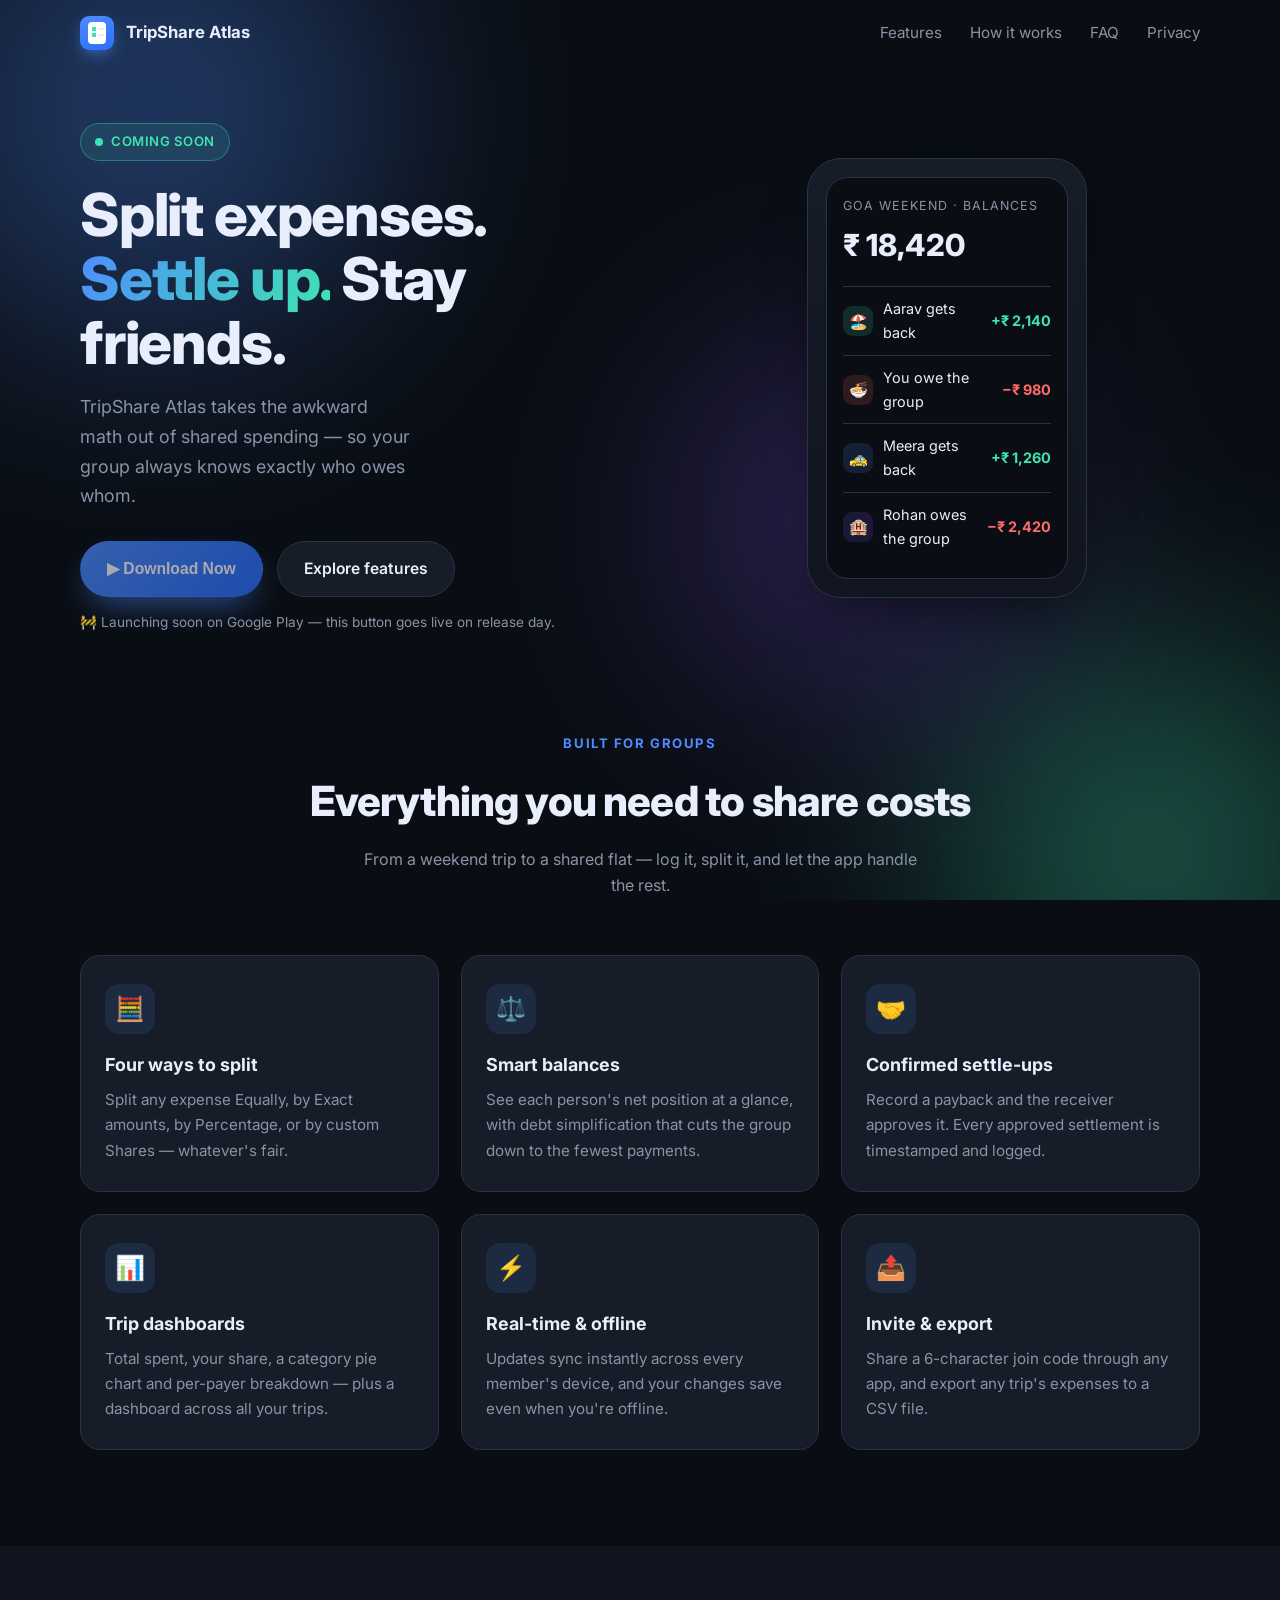
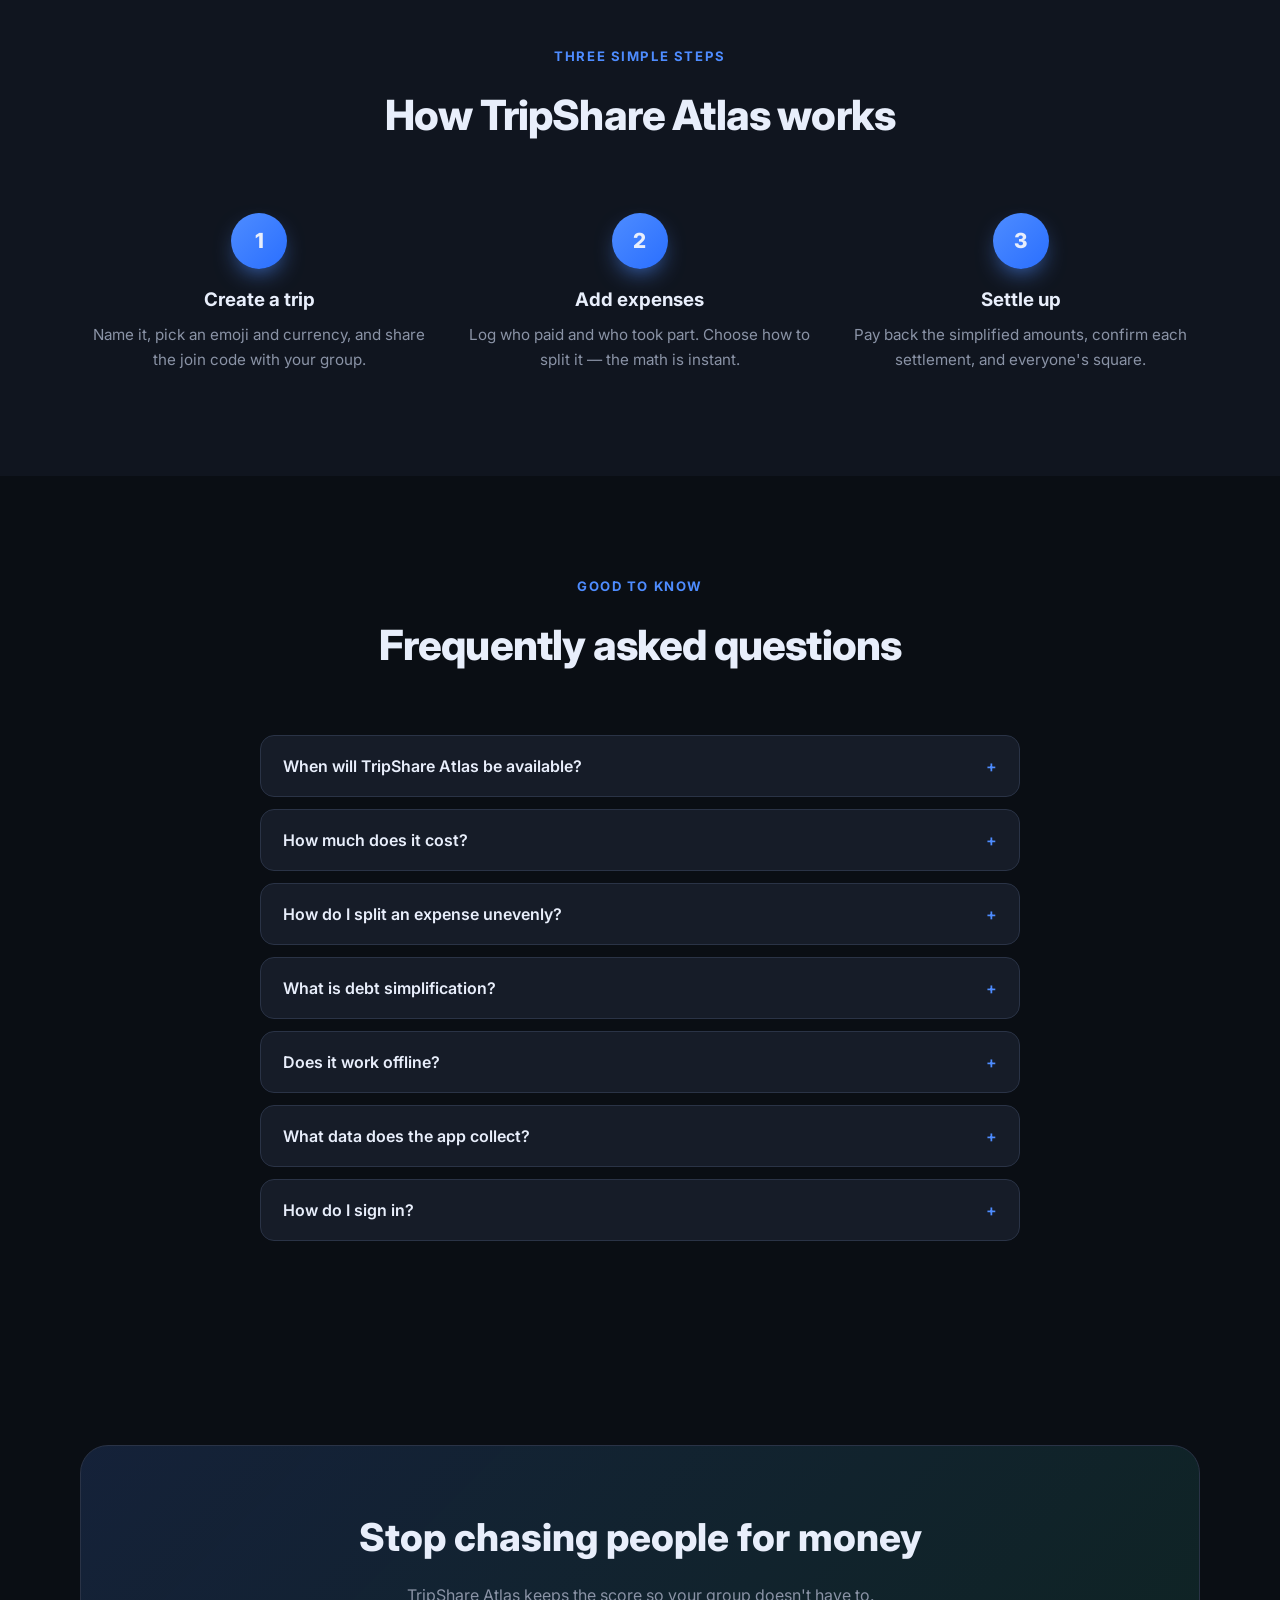
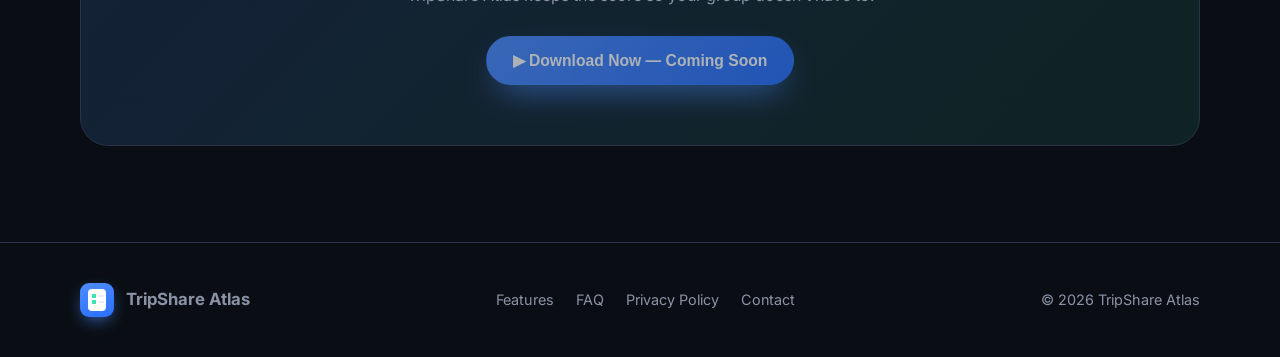
==== index.html @ b8e392d6 "Add files via upload" ====
<!DOCTYPE html>
<html lang="en">
<head>
  <meta charset="UTF-8" />
  <meta name="viewport" content="width=device-width, initial-scale=1.0" />
  <title>TripShare Atlas — Split group expenses, settle up, stay friends</title>
  <meta name="description" content="TripShare Atlas splits group expenses, tracks who owes whom, and settles up fairly. Coming soon to Google Play." />
  <meta name="theme-color" content="#0A0E14" />
  <link rel="preconnect" href="https://fonts.googleapis.com" />
  <link rel="preconnect" href="https://fonts.gstatic.com" crossorigin />
  <link href="https://fonts.googleapis.com/css2?family=Inter:wght@400;500;600;700;800&display=swap" rel="stylesheet" />
  <link rel="stylesheet" href="style.css" />
</head>
<body>

  <!-- animated backdrop -->
  <div class="aurora" aria-hidden="true"><span></span><span></span><span></span></div>

  <!-- ===== NAV ===== -->
  <nav class="nav" id="nav">
    <div class="wrap">
      <a href="#top" class="brand"><span class="mark"></span> TripShare Atlas</a>
      <div class="nav-links">
        <a href="#features">Features</a>
        <a href="#how">How it works</a>
        <a href="#faq">FAQ</a>
        <a href="privacy.html">Privacy</a>
      </div>
    </div>
  </nav>

  <!-- ===== HERO ===== -->
  <header class="hero" id="top">
    <div class="wrap">
      <div>
        <span class="pill"><span class="dot"></span> Coming Soon</span>
        <h1>Split expenses.<br /><span class="grad">Settle up.</span> Stay friends.</h1>
        <p class="lead">TripShare Atlas takes the awkward math out of shared spending — so your group always knows exactly who owes whom.</p>
        <div class="hero-cta">
          <button class="btn btn-primary is-soon" disabled aria-disabled="true">
            ▶  Download Now
          </button>
          <a href="#features" class="btn btn-ghost">Explore features</a>
        </div>
        <p class="soon-note">🚧 Launching soon on Google Play — this button goes live on release day.</p>
      </div>

      <!-- floating phone mockup -->
      <div class="hero-art">
        <div class="phone">
          <div class="screen">
            <div class="s-title">Goa Weekend · Balances</div>
            <div class="s-total">₹ 18,420</div>
            <div class="row">
              <span class="ic" style="background:rgba(63,229,176,.14)">🏖️</span>
              <span class="nm">Aarav gets back</span>
              <span class="amt cr">+₹ 2,140</span>
            </div>
            <div class="row">
              <span class="ic" style="background:rgba(255,107,107,.14)">🍜</span>
              <span class="nm">You owe the group</span>
              <span class="amt dr">−₹ 980</span>
            </div>
            <div class="row">
              <span class="ic" style="background:rgba(78,140,255,.14)">🚕</span>
              <span class="nm">Meera gets back</span>
              <span class="amt cr">+₹ 1,260</span>
            </div>
            <div class="row">
              <span class="ic" style="background:rgba(138,92,255,.14)">🏨</span>
              <span class="nm">Rohan owes the group</span>
              <span class="amt dr">−₹ 2,420</span>
            </div>
          </div>
        </div>
      </div>
    </div>
  </header>

  <!-- ===== FEATURES ===== -->
  <section id="features">
    <div class="wrap">
      <div class="head reveal">
        <span class="eyebrow">Built for groups</span>
        <h2>Everything you need to share costs</h2>
        <p>From a weekend trip to a shared flat — log it, split it, and let the app handle the rest.</p>
      </div>
      <div class="grid">
        <div class="card reveal">
          <div class="emoji">🧮</div>
          <h3>Four ways to split</h3>
          <p>Split any expense Equally, by Exact amounts, by Percentage, or by custom Shares — whatever's fair.</p>
        </div>
        <div class="card reveal d1">
          <div class="emoji">⚖️</div>
          <h3>Smart balances</h3>
          <p>See each person's net position at a glance, with debt simplification that cuts the group down to the fewest payments.</p>
        </div>
        <div class="card reveal d2">
          <div class="emoji">🤝</div>
          <h3>Confirmed settle-ups</h3>
          <p>Record a payback and the receiver approves it. Every approved settlement is timestamped and logged.</p>
        </div>
        <div class="card reveal">
          <div class="emoji">📊</div>
          <h3>Trip dashboards</h3>
          <p>Total spent, your share, a category pie chart and per-payer breakdown — plus a dashboard across all your trips.</p>
        </div>
        <div class="card reveal d1">
          <div class="emoji">⚡</div>
          <h3>Real-time &amp; offline</h3>
          <p>Updates sync instantly across every member's device, and your changes save even when you're offline.</p>
        </div>
        <div class="card reveal d2">
          <div class="emoji">📤</div>
          <h3>Invite &amp; export</h3>
          <p>Share a 6-character join code through any app, and export any trip's expenses to a CSV file.</p>
        </div>
      </div>
    </div>
  </section>

  <!-- ===== HOW IT WORKS ===== -->
  <section id="how" style="background:var(--bg-2)">
    <div class="wrap">
      <div class="head reveal">
        <span class="eyebrow">Three simple steps</span>
        <h2>How TripShare Atlas works</h2>
      </div>
      <div class="steps">
        <div class="step reveal">
          <div class="num">1</div>
          <h3>Create a trip</h3>
          <p>Name it, pick an emoji and currency, and share the join code with your group.</p>
        </div>
        <div class="step reveal d1">
          <div class="num">2</div>
          <h3>Add expenses</h3>
          <p>Log who paid and who took part. Choose how to split it — the math is instant.</p>
        </div>
        <div class="step reveal d2">
          <div class="num">3</div>
          <h3>Settle up</h3>
          <p>Pay back the simplified amounts, confirm each settlement, and everyone's square.</p>
        </div>
      </div>
    </div>
  </section>

  <!-- ===== FAQ ===== -->
  <section id="faq">
    <div class="wrap">
      <div class="head reveal">
        <span class="eyebrow">Good to know</span>
        <h2>Frequently asked questions</h2>
      </div>
      <div class="faq">
        <div class="qa reveal">
          <button class="q">When will TripShare Atlas be available? <span class="chev">+</span></button>
          <div class="a"><p>The app is in its final polish stage and launching soon on the Google Play Store. The "Download Now" button on this page will become a live link the moment it's published.</p></div>
        </div>
        <div class="qa reveal">
          <button class="q">How much does it cost? <span class="chev">+</span></button>
          <div class="a"><p>TripShare Atlas is free to download and use. There are no ads inside the app.</p></div>
        </div>
        <div class="qa reveal">
          <button class="q">How do I split an expense unevenly? <span class="chev">+</span></button>
          <div class="a"><p>Every expense supports four split types — Equal, Exact amounts, Percentages, and custom Shares. Pick whichever matches the situation, choose who took part, and the app calculates each person's share.</p></div>
        </div>
        <div class="qa reveal">
          <button class="q">What is debt simplification? <span class="chev">+</span></button>
          <div class="a"><p>Instead of everyone paying back everyone, the app works out the smallest set of transfers that clears all balances — so one person might make a single payment rather than five.</p></div>
        </div>
        <div class="qa reveal">
          <button class="q">Does it work offline? <span class="chev">+</span></button>
          <div class="a"><p>Yes. You can add and view expenses without a connection, and your changes sync automatically as soon as you're back online.</p></div>
        </div>
        <div class="qa reveal">
          <button class="q">What data does the app collect? <span class="chev">+</span></button>
          <div class="a"><p>Only what's needed to make group splitting work: your name, your email address, and the expense data you choose to enter. It's stored securely with Google Firebase. You can delete your account and all data from inside the app at any time — see our <a href="privacy.html">Privacy Policy</a> for full details.</p></div>
        </div>
        <div class="qa reveal">
          <button class="q">How do I sign in? <span class="chev">+</span></button>
          <div class="a"><p>Sign in with Google in one tap, or create an account with your email and password. Email sign-ups confirm their address before joining trips.</p></div>
        </div>
      </div>
    </div>
  </section>

  <!-- ===== FINAL CTA ===== -->
  <section>
    <div class="wrap">
      <div class="cta-box reveal">
        <h2>Stop chasing people for money</h2>
        <p>TripShare Atlas keeps the score so your group doesn't have to.</p>
        <button class="btn btn-primary is-soon" disabled aria-disabled="true">▶  Download Now — Coming Soon</button>
      </div>
    </div>
  </section>

  <!-- ===== FOOTER ===== -->
  <footer>
    <div class="wrap">
      <div class="brand"><span class="mark"></span> TripShare Atlas</div>
      <div class="foot-links">
        <a href="#features">Features</a>
        <a href="#faq">FAQ</a>
        <a href="privacy.html">Privacy Policy</a>
        <a href="mailto:divyanshuprakash780@gmail.com">Contact</a>
      </div>
      <div>© 2026 TripShare Atlas</div>
    </div>
  </footer>

  <script>
    /* nav background on scroll */
    const nav = document.getElementById('nav');
    const onScroll = () => nav.classList.toggle('scrolled', window.scrollY > 12);
    onScroll();
    window.addEventListener('scroll', onScroll, { passive: true });

    /* scroll-reveal */
    const io = new IntersectionObserver((entries) => {
      entries.forEach(e => { if (e.isIntersecting) { e.target.classList.add('visible'); io.unobserve(e.target); } });
    }, { threshold: 0.15 });
    document.querySelectorAll('.reveal').forEach(el => io.observe(el));

    /* FAQ accordion */
    document.querySelectorAll('.qa .q').forEach(btn => {
      btn.addEventListener('click', () => {
        const qa = btn.parentElement;
        const open = qa.classList.contains('open');
        document.querySelectorAll('.qa.open').forEach(o => {
          o.classList.remove('open');
          o.querySelector('.a').style.maxHeight = null;
        });
        if (!open) {
          qa.classList.add('open');
          const a = qa.querySelector('.a');
          a.style.maxHeight = a.scrollHeight + 'px';
        }
      });
    });
  </script>
</body>
</html>
---- style.css ----
/* ============================================================
   TripShare Atlas — landing site styles
   Palette mirrors the in-app "Atlas" dark theme.
   ============================================================ */

:root {
  --bg:       #0A0E14;
  --bg-2:     #10151F;
  --surface:  #161C28;
  --surface-2:#1C2433;
  --line:     #2A3346;
  --primary:  #4E8CFF;
  --primary-d:#2A6FFF;
  --mint:     #3FE5B0;
  --coral:    #FF6B6B;
  --text:     #E8EEFB;
  --muted:    #8A93A6;
  --radius:   20px;
  --shadow:   0 24px 60px -20px rgba(0,0,0,.7);
}

* { margin: 0; padding: 0; box-sizing: border-box; }

html { scroll-behavior: smooth; }

body {
  background: var(--bg);
  color: var(--text);
  font-family: 'Inter', -apple-system, BlinkMacSystemFont, 'Segoe UI', Roboto, sans-serif;
  line-height: 1.65;
  -webkit-font-smoothing: antialiased;
  overflow-x: hidden;
}

a { color: inherit; text-decoration: none; }

/* ---- animated aurora backdrop ---- */
.aurora {
  position: fixed;
  inset: 0;
  z-index: -1;
  overflow: hidden;
}
.aurora span {
  position: absolute;
  border-radius: 50%;
  filter: blur(120px);
  opacity: .35;
  animation: drift 22s ease-in-out infinite;
}
.aurora span:nth-child(1) { width: 460px; height: 460px; background: var(--primary); top: -120px; left: -80px; }
.aurora span:nth-child(2) { width: 380px; height: 380px; background: var(--mint);    bottom: -140px; right: -60px; animation-delay: -7s; }
.aurora span:nth-child(3) { width: 320px; height: 320px; background: #8A5CFF;        top: 40%; left: 55%; animation-delay: -13s; }

@keyframes drift {
  0%,100% { transform: translate(0,0) scale(1); }
  33%     { transform: translate(60px,40px) scale(1.15); }
  66%     { transform: translate(-50px,30px) scale(.9); }
}

/* ---- layout ---- */
.wrap { width: min(1120px, 92vw); margin: 0 auto; }
section { padding: 96px 0; }

/* ---- nav ---- */
.nav {
  position: sticky; top: 0; z-index: 50;
  padding: 16px 0;
  transition: background .3s ease, border-color .3s ease, backdrop-filter .3s;
  border-bottom: 1px solid transparent;
}
.nav.scrolled {
  background: rgba(10,14,20,.82);
  backdrop-filter: blur(14px);
  border-bottom: 1px solid var(--line);
}
.nav .wrap { display: flex; align-items: center; justify-content: space-between; }
.brand { display: flex; align-items: center; gap: 12px; font-weight: 700; font-size: 1.05rem; }
.nav-links { display: flex; gap: 28px; align-items: center; }
.nav-links a { color: var(--muted); font-size: .95rem; transition: color .2s; }
.nav-links a:hover { color: var(--text); }

/* ---- the receipt mark (CSS-drawn app logo) ---- */
.mark {
  width: 34px; height: 34px; flex: none;
  border-radius: 9px;
  background: linear-gradient(160deg, var(--primary), var(--primary-d));
  display: grid; place-items: center;
  box-shadow: 0 6px 18px -6px var(--primary);
}
.mark::before {
  content: "";
  width: 18px; height: 22px;
  border-radius: 4px;
  background:
    linear-gradient(var(--mint),var(--mint)) 4px 5px/4px 4px no-repeat,
    linear-gradient(var(--text),var(--text)) 10px 6px/6px 2px no-repeat,
    linear-gradient(var(--mint),var(--mint)) 4px 11px/4px 4px no-repeat,
    linear-gradient(var(--text),var(--text)) 10px 12px/6px 2px no-repeat,
    #fff;
}

/* ---- buttons ---- */
.btn {
  display: inline-flex; align-items: center; gap: 10px;
  padding: 14px 26px;
  border-radius: 999px;
  font-weight: 600; font-size: .98rem;
  border: 1px solid var(--line);
  cursor: pointer;
  transition: transform .15s ease, box-shadow .25s ease, background .2s;
}
.btn-primary {
  background: linear-gradient(135deg, var(--primary), var(--primary-d));
  border-color: transparent;
  color: #fff;
  box-shadow: 0 14px 34px -12px var(--primary);
}
.btn-primary:hover { transform: translateY(-2px); box-shadow: 0 20px 44px -12px var(--primary); }
.btn-ghost { background: var(--surface); color: var(--text); }
.btn-ghost:hover { background: var(--surface-2); }
.btn[disabled], .btn.is-soon { opacity: .65; cursor: not-allowed; }
.btn[disabled]:hover { transform: none; box-shadow: 0 14px 34px -12px var(--primary); }

/* ---- hero ---- */
.hero { padding-top: 56px; }
.hero .wrap { display: grid; grid-template-columns: 1.05fr .95fr; gap: 56px; align-items: center; }

.pill {
  display: inline-flex; align-items: center; gap: 8px;
  padding: 7px 14px;
  border-radius: 999px;
  background: rgba(63,229,176,.1);
  border: 1px solid rgba(63,229,176,.35);
  color: var(--mint);
  font-size: .82rem; font-weight: 600;
  letter-spacing: .04em; text-transform: uppercase;
}
.pill .dot {
  width: 8px; height: 8px; border-radius: 50%; background: var(--mint);
  box-shadow: 0 0 0 0 rgba(63,229,176,.6);
  animation: pulse 2s infinite;
}
@keyframes pulse {
  0%   { box-shadow: 0 0 0 0 rgba(63,229,176,.55); }
  70%  { box-shadow: 0 0 0 12px rgba(63,229,176,0); }
  100% { box-shadow: 0 0 0 0 rgba(63,229,176,0); }
}

.hero h1 {
  font-size: clamp(2.4rem, 5vw, 3.7rem);
  line-height: 1.08;
  font-weight: 800;
  margin: 22px 0 18px;
  letter-spacing: -.02em;
}
.hero h1 .grad {
  background: linear-gradient(120deg, var(--primary), var(--mint));
  -webkit-background-clip: text; background-clip: text; color: transparent;
}
.hero p.lead { color: var(--muted); font-size: 1.12rem; max-width: 30ch; }
.hero-cta { display: flex; gap: 14px; margin-top: 30px; flex-wrap: wrap; }
.soon-note { color: var(--muted); font-size: .85rem; margin-top: 14px; }

/* ---- floating phone / receipt card ---- */
.hero-art { display: grid; place-items: center; }
.phone {
  width: 280px;
  background: linear-gradient(180deg, var(--surface), var(--bg-2));
  border: 1px solid var(--line);
  border-radius: 34px;
  padding: 18px;
  box-shadow: var(--shadow);
  animation: float 6s ease-in-out infinite;
}
@keyframes float {
  0%,100% { transform: translateY(0) rotate(-1deg); }
  50%     { transform: translateY(-18px) rotate(1deg); }
}
.phone .screen {
  background: var(--bg);
  border-radius: 22px;
  padding: 18px 16px;
  border: 1px solid var(--line);
}
.screen .s-title { font-size: .78rem; color: var(--muted); letter-spacing: .08em; text-transform: uppercase; }
.screen .s-total { font-size: 1.9rem; font-weight: 800; margin: 4px 0 16px; }
.row {
  display: flex; align-items: center; gap: 10px;
  padding: 10px 0;
  border-top: 1px solid var(--line);
}
.row .ic { width: 30px; height: 30px; border-radius: 9px; display: grid; place-items: center; font-size: .95rem; }
.row .nm { flex: 1; font-size: .9rem; }
.row .amt { font-weight: 700; font-size: .9rem; }
.amt.cr { color: var(--mint); }
.amt.dr { color: var(--coral); }

/* ---- section headings ---- */
.head { text-align: center; margin-bottom: 56px; }
.head .eyebrow { color: var(--primary); font-weight: 700; letter-spacing: .12em; text-transform: uppercase; font-size: .82rem; }
.head h2 { font-size: clamp(1.8rem, 3.5vw, 2.6rem); font-weight: 800; margin: 12px 0 10px; letter-spacing: -.02em; }
.head p { color: var(--muted); max-width: 56ch; margin: 0 auto; }

/* ---- feature grid ---- */
.grid { display: grid; grid-template-columns: repeat(3,1fr); gap: 22px; }
.card {
  background: var(--surface);
  border: 1px solid var(--line);
  border-radius: var(--radius);
  padding: 28px 24px;
  transition: transform .25s ease, border-color .25s ease, background .25s;
}
.card:hover { transform: translateY(-6px); border-color: var(--primary); background: var(--surface-2); }
.card .emoji {
  width: 50px; height: 50px; border-radius: 14px;
  display: grid; place-items: center; font-size: 1.5rem;
  background: rgba(78,140,255,.12);
  margin-bottom: 16px;
}
.card h3 { font-size: 1.12rem; margin-bottom: 8px; }
.card p { color: var(--muted); font-size: .95rem; }

/* ---- steps ---- */
.steps { display: grid; grid-template-columns: repeat(3,1fr); gap: 22px; }
.step { text-align: center; padding: 8px; }
.step .num {
  width: 56px; height: 56px; margin: 0 auto 16px;
  display: grid; place-items: center;
  font-weight: 800; font-size: 1.3rem;
  border-radius: 50%;
  background: linear-gradient(135deg, var(--primary), var(--primary-d));
  box-shadow: 0 10px 26px -10px var(--primary);
}
.step h3 { margin-bottom: 6px; }
.step p { color: var(--muted); font-size: .95rem; }

/* ---- FAQ ---- */
.faq { max-width: 760px; margin: 0 auto; }
.qa {
  background: var(--surface);
  border: 1px solid var(--line);
  border-radius: 14px;
  margin-bottom: 12px;
  overflow: hidden;
}
.qa .q {
  width: 100%; text-align: left;
  background: none; border: none; color: var(--text);
  font-size: 1rem; font-weight: 600;
  padding: 20px 22px;
  cursor: pointer;
  display: flex; justify-content: space-between; align-items: center; gap: 16px;
  font-family: inherit;
}
.qa .q .chev { transition: transform .3s ease; color: var(--primary); flex: none; }
.qa.open .q .chev { transform: rotate(45deg); }
.qa .a {
  max-height: 0; overflow: hidden;
  transition: max-height .35s ease;
  color: var(--muted);
}
.qa .a p { padding: 0 22px 20px; font-size: .95rem; }

/* ---- final CTA ---- */
.cta-box {
  text-align: center;
  background: linear-gradient(135deg, rgba(78,140,255,.16), rgba(63,229,176,.1));
  border: 1px solid var(--line);
  border-radius: 28px;
  padding: 60px 28px;
}
.cta-box h2 { font-size: clamp(1.7rem,3vw,2.4rem); font-weight: 800; margin-bottom: 12px; }
.cta-box p { color: var(--muted); margin-bottom: 28px; }

/* ---- footer ---- */
footer {
  border-top: 1px solid var(--line);
  padding: 40px 0;
  color: var(--muted);
  font-size: .9rem;
}
footer .wrap { display: flex; justify-content: space-between; align-items: center; gap: 20px; flex-wrap: wrap; }
footer a { color: var(--muted); transition: color .2s; }
footer a:hover { color: var(--text); }
.foot-links { display: flex; gap: 22px; }

/* ---- scroll reveal ---- */
.reveal { opacity: 0; transform: translateY(28px); transition: opacity .7s ease, transform .7s ease; }
.reveal.visible { opacity: 1; transform: none; }
.reveal.d1 { transition-delay: .08s; }
.reveal.d2 { transition-delay: .16s; }
.reveal.d3 { transition-delay: .24s; }

/* ---- privacy / document page ---- */
.doc { width: min(820px, 92vw); margin: 0 auto; padding: 64px 0 96px; }
.doc h1 { font-size: 2.4rem; font-weight: 800; letter-spacing: -.02em; }
.doc .updated { color: var(--muted); margin: 8px 0 40px; font-size: .92rem; }
.doc h2 {
  font-size: 1.3rem; margin: 36px 0 12px;
  padding-top: 8px;
}
.doc h2 .n { color: var(--primary); margin-right: 8px; }
.doc p, .doc li { color: #C3CBDA; }
.doc p { margin-bottom: 12px; }
.doc ul { margin: 8px 0 16px 22px; }
.doc li { margin-bottom: 7px; }
.doc strong { color: var(--text); }
.doc a { color: var(--primary); }
.callout {
  background: var(--surface);
  border: 1px solid var(--line);
  border-left: 3px solid var(--primary);
  border-radius: 12px;
  padding: 16px 20px;
  margin: 20px 0;
}
.back-link { display: inline-flex; align-items: center; gap: 8px; color: var(--primary); margin-bottom: 28px; font-weight: 600; }

/* ---- responsive ---- */
@media (max-width: 860px) {
  .hero .wrap { grid-template-columns: 1fr; text-align: center; }
  .hero p.lead { max-width: none; }
  .hero-cta { justify-content: center; }
  .hero-art { order: -1; }
  .grid, .steps { grid-template-columns: 1fr; }
  .nav-links { display: none; }
  section { padding: 72px 0; }
}
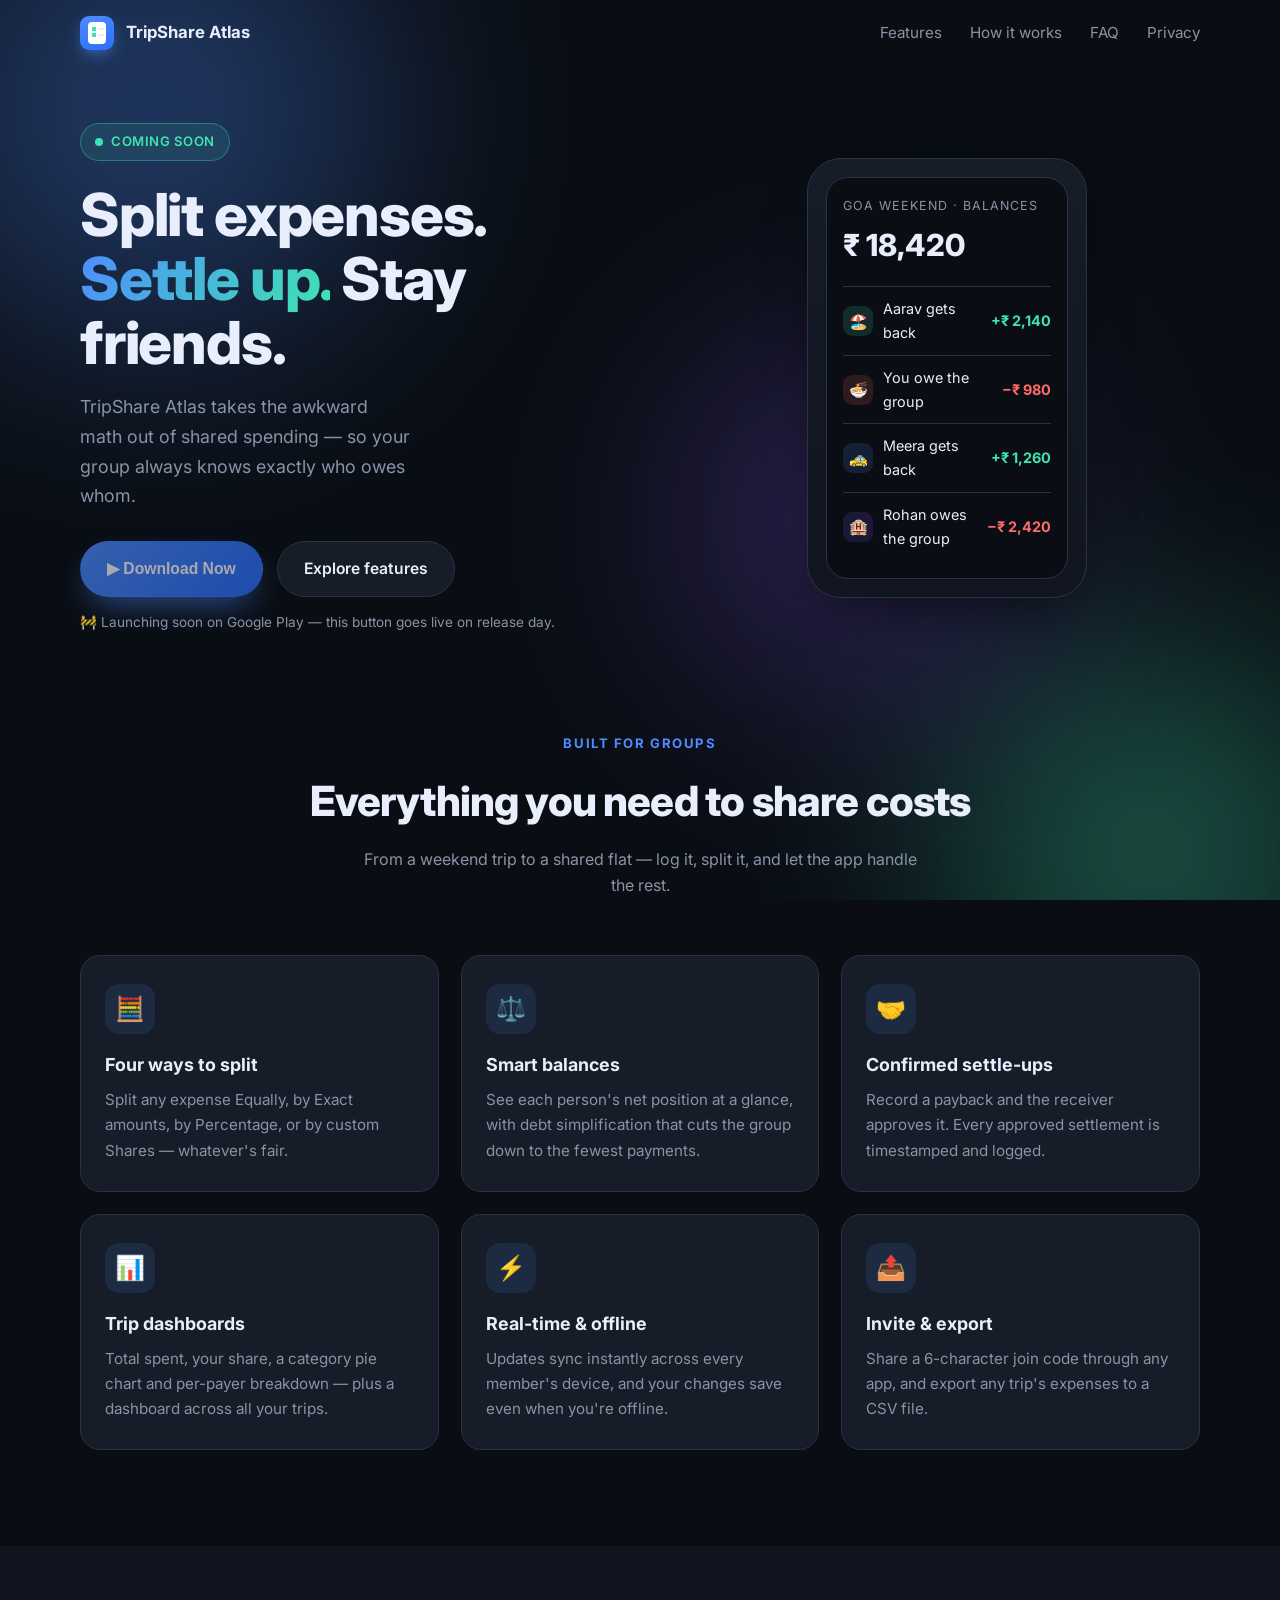
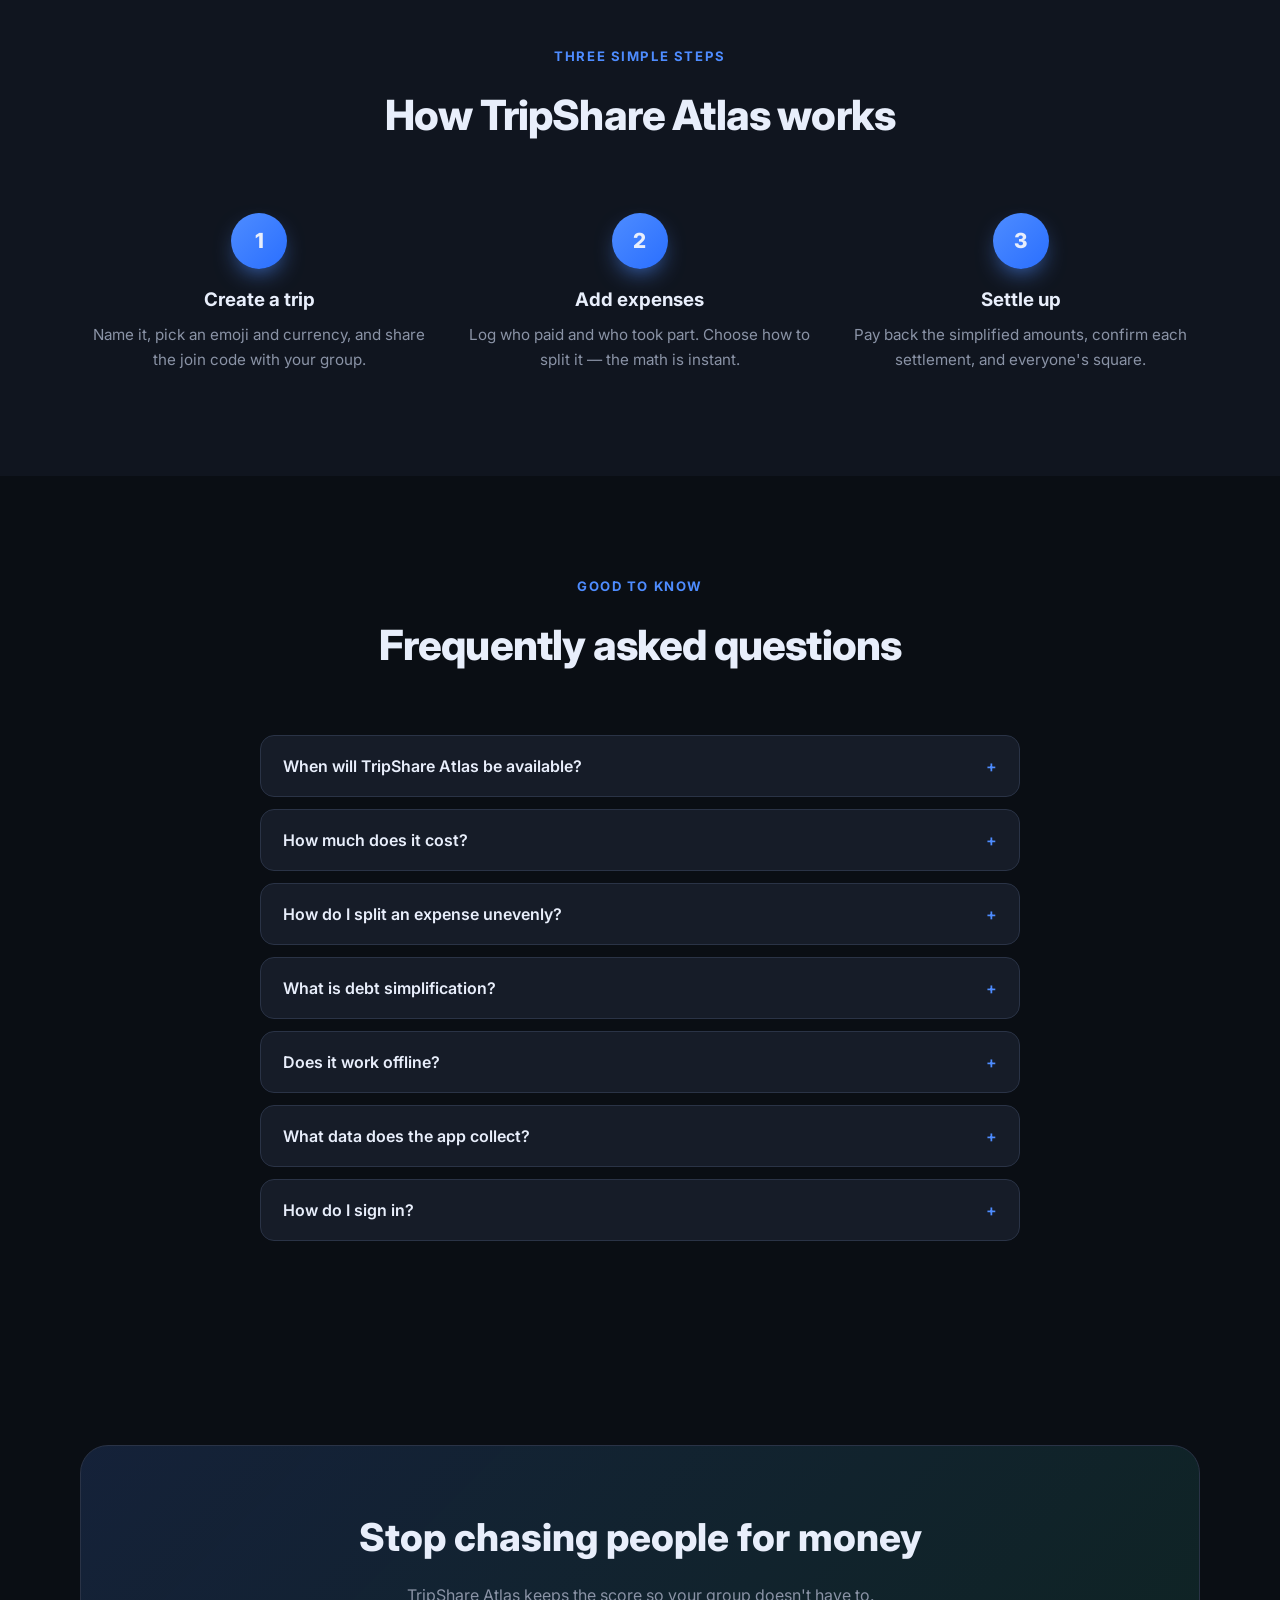
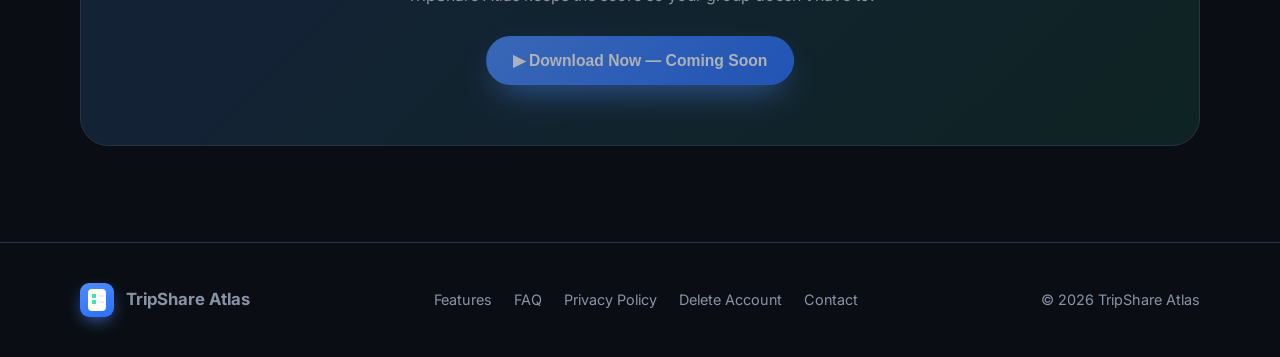
==== commit def370de: "Add files via upload" ====
--- a/index.html
+++ b/index.html
@@ -206,6 +206,7 @@
         <a href="#features">Features</a>
         <a href="#faq">FAQ</a>
         <a href="privacy.html">Privacy Policy</a>
+        <a href="delete-account.html">Delete Account</a>
         <a href="mailto:divyanshuprakash780@gmail.com">Contact</a>
       </div>
       <div>© 2026 TripShare Atlas</div>
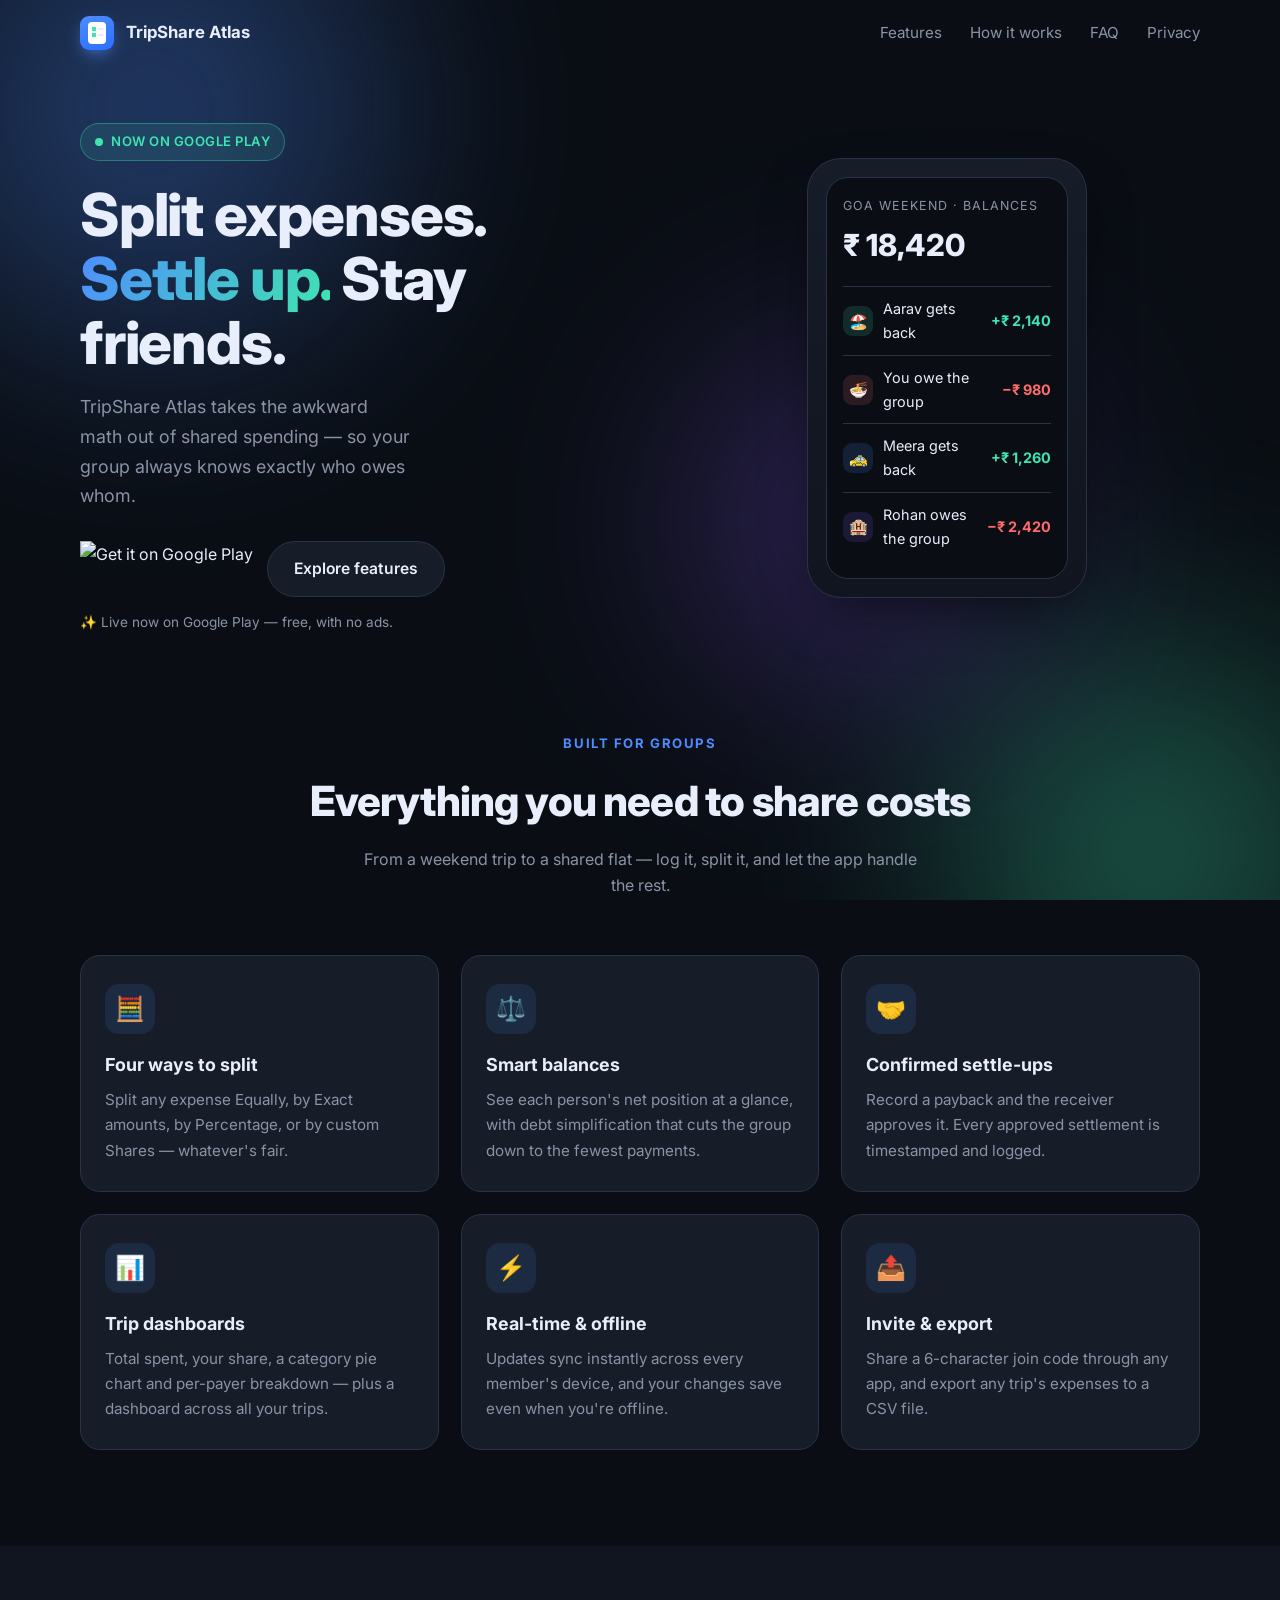
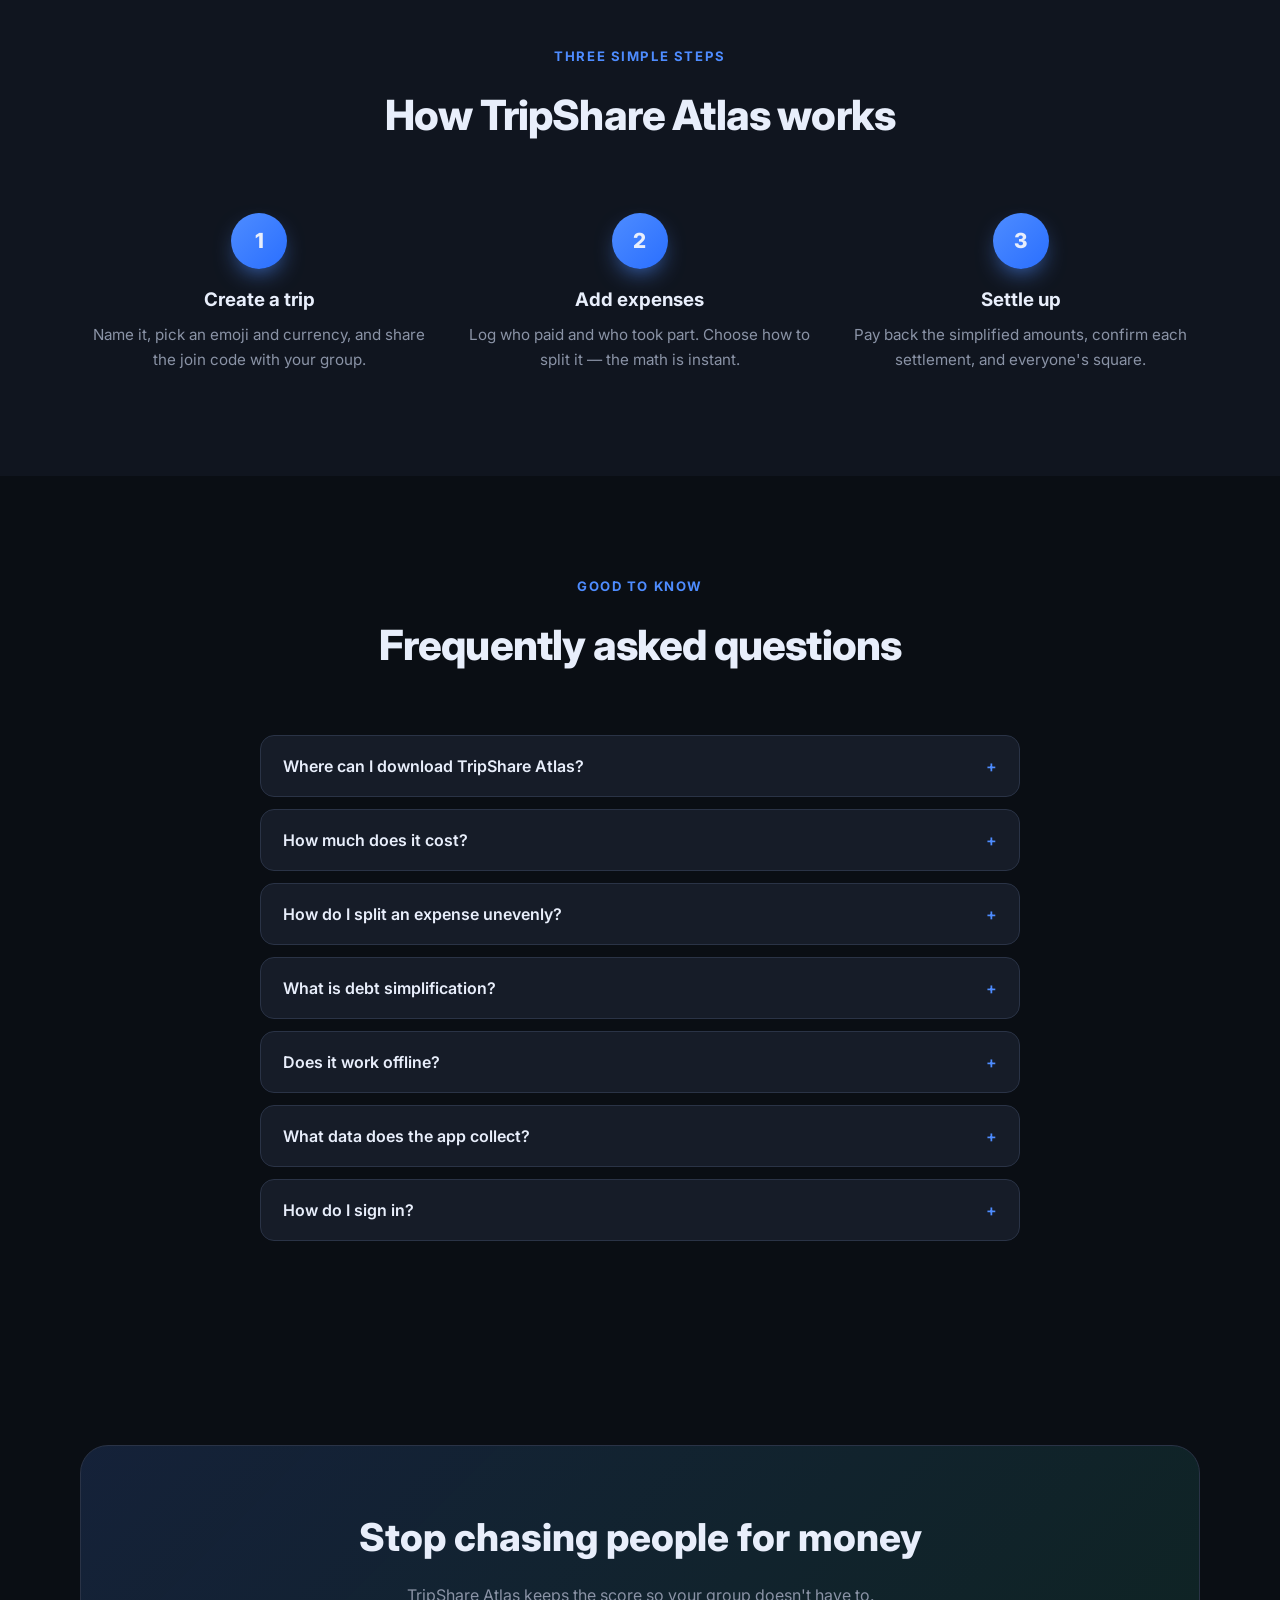
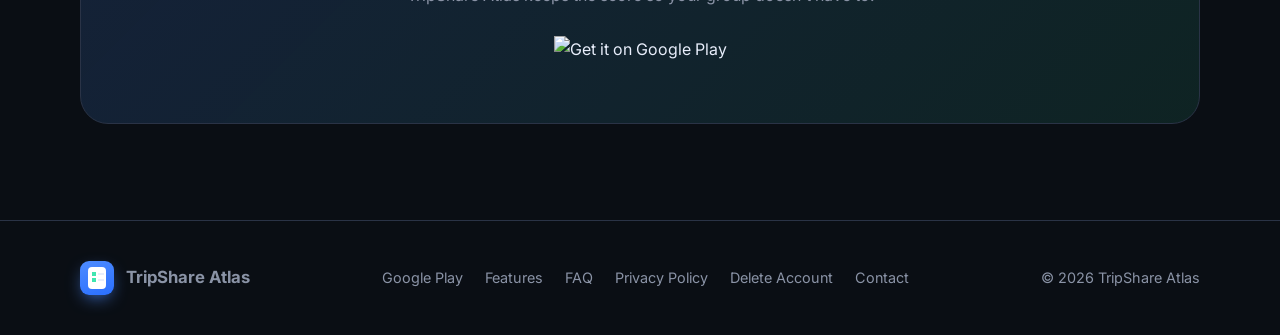
==== commit 26858b38: "Update app availability and description in index.html" ====
--- a/index.html
+++ b/index.html
@@ -4,7 +4,7 @@
   <meta charset="UTF-8" />
   <meta name="viewport" content="width=device-width, initial-scale=1.0" />
   <title>TripShare Atlas — Split group expenses, settle up, stay friends</title>
-  <meta name="description" content="TripShare Atlas splits group expenses, tracks who owes whom, and settles up fairly. Coming soon to Google Play." />
+  <meta name="description" content="TripShare Atlas splits group expenses, tracks who owes whom, and settles up fairly. Free on Google Play." />
   <meta name="theme-color" content="#0A0E14" />
   <link rel="preconnect" href="https://fonts.googleapis.com" />
   <link rel="preconnect" href="https://fonts.gstatic.com" crossorigin />
@@ -33,16 +33,17 @@
   <header class="hero" id="top">
     <div class="wrap">
       <div>
-        <span class="pill"><span class="dot"></span> Coming Soon</span>
+        <span class="pill"><span class="dot"></span> Now on Google Play</span>
         <h1>Split expenses.<br /><span class="grad">Settle up.</span> Stay friends.</h1>
         <p class="lead">TripShare Atlas takes the awkward math out of shared spending — so your group always knows exactly who owes whom.</p>
         <div class="hero-cta">
-          <button class="btn btn-primary is-soon" disabled aria-disabled="true">
-            ▶  Download Now
-          </button>
+          <a class="badge-link" href="https://play.google.com/store/apps/details?id=com.tripshare.atlas" target="_blank" rel="noopener" aria-label="Get TripShare Atlas on Google Play">
+            <img class="play-badge" alt="Get it on Google Play"
+                 src="https://play.google.com/intl/en_us/badges/static/images/badges/en_us_badge_web_generic.png" />
+          </a>
           <a href="#features" class="btn btn-ghost">Explore features</a>
         </div>
-        <p class="soon-note">🚧 Launching soon on Google Play — this button goes live on release day.</p>
+        <p class="soon-note">✨ Live now on Google Play — free, with no ads.</p>
       </div>
 
       <!-- floating phone mockup -->
@@ -156,8 +157,8 @@
       </div>
       <div class="faq">
         <div class="qa reveal">
-          <button class="q">When will TripShare Atlas be available? <span class="chev">+</span></button>
-          <div class="a"><p>The app is in its final polish stage and launching soon on the Google Play Store. The "Download Now" button on this page will become a live link the moment it's published.</p></div>
+          <button class="q">Where can I download TripShare Atlas? <span class="chev">+</span></button>
+          <div class="a"><p>TripShare Atlas is live on the <a href="https://play.google.com/store/apps/details?id=com.tripshare.atlas" target="_blank" rel="noopener">Google Play Store</a> — free to download, with no ads.</p></div>
         </div>
         <div class="qa reveal">
           <button class="q">How much does it cost? <span class="chev">+</span></button>
@@ -193,7 +194,10 @@
       <div class="cta-box reveal">
         <h2>Stop chasing people for money</h2>
         <p>TripShare Atlas keeps the score so your group doesn't have to.</p>
-        <button class="btn btn-primary is-soon" disabled aria-disabled="true">▶  Download Now — Coming Soon</button>
+        <a class="badge-link" href="https://play.google.com/store/apps/details?id=com.tripshare.atlas" target="_blank" rel="noopener" aria-label="Get TripShare Atlas on Google Play">
+          <img class="play-badge" alt="Get it on Google Play"
+               src="https://play.google.com/intl/en_us/badges/static/images/badges/en_us_badge_web_generic.png" />
+        </a>
       </div>
     </div>
   </section>
@@ -203,6 +207,7 @@
     <div class="wrap">
       <div class="brand"><span class="mark"></span> TripShare Atlas</div>
       <div class="foot-links">
+        <a href="https://play.google.com/store/apps/details?id=com.tripshare.atlas" target="_blank" rel="noopener">Google Play</a>
         <a href="#features">Features</a>
         <a href="#faq">FAQ</a>
         <a href="privacy.html">Privacy Policy</a>
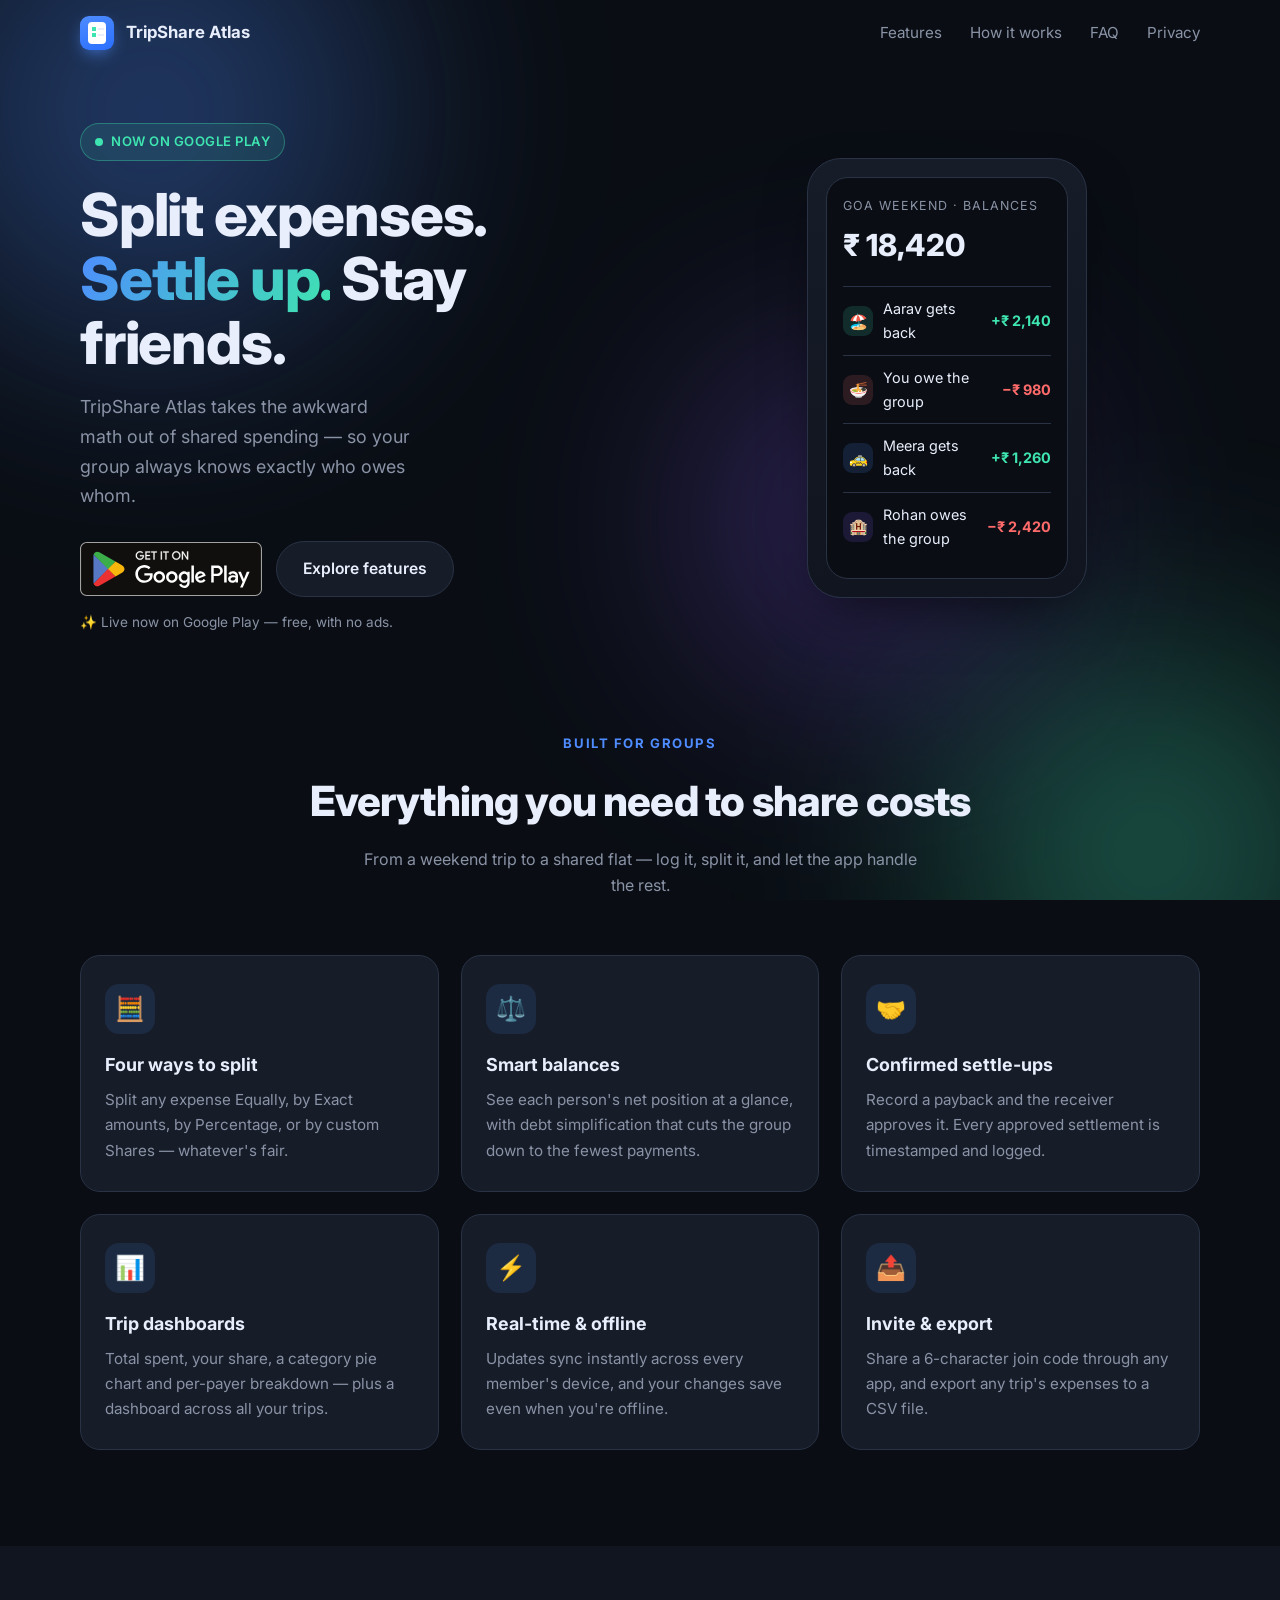
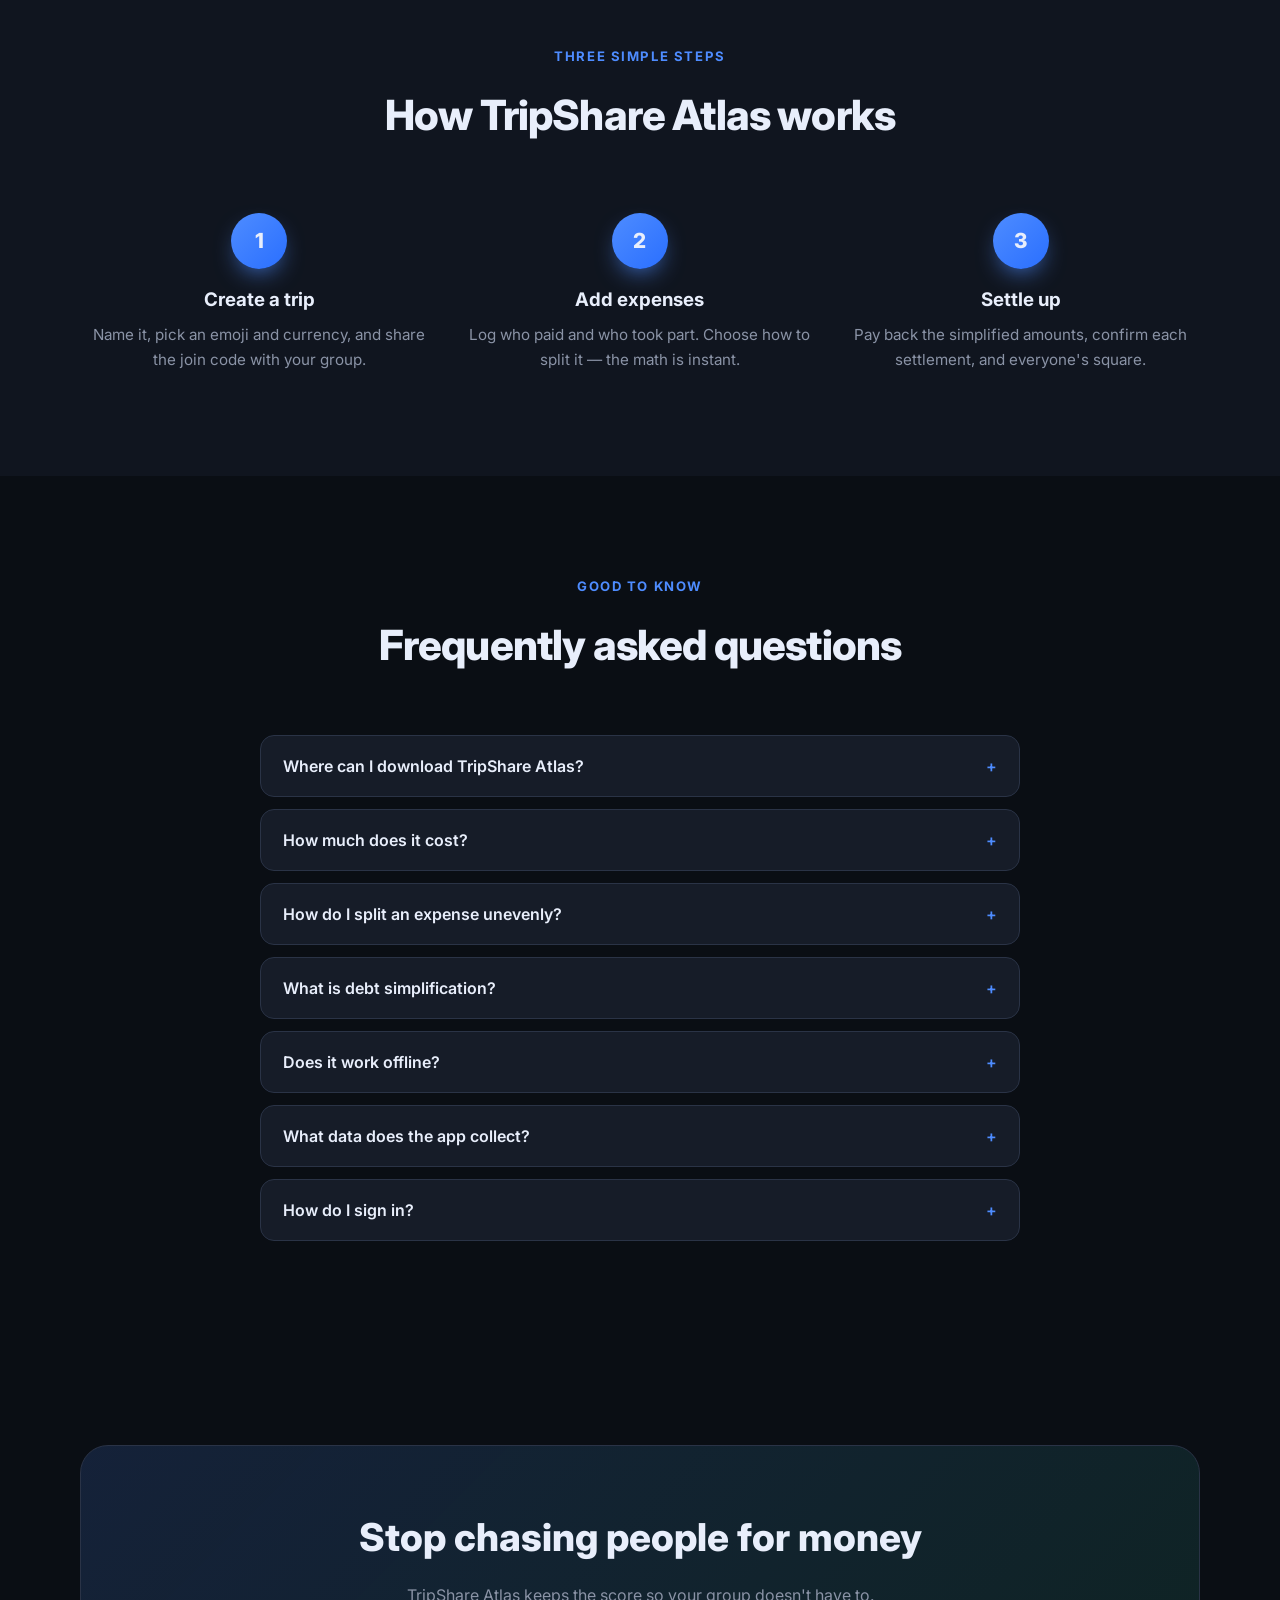
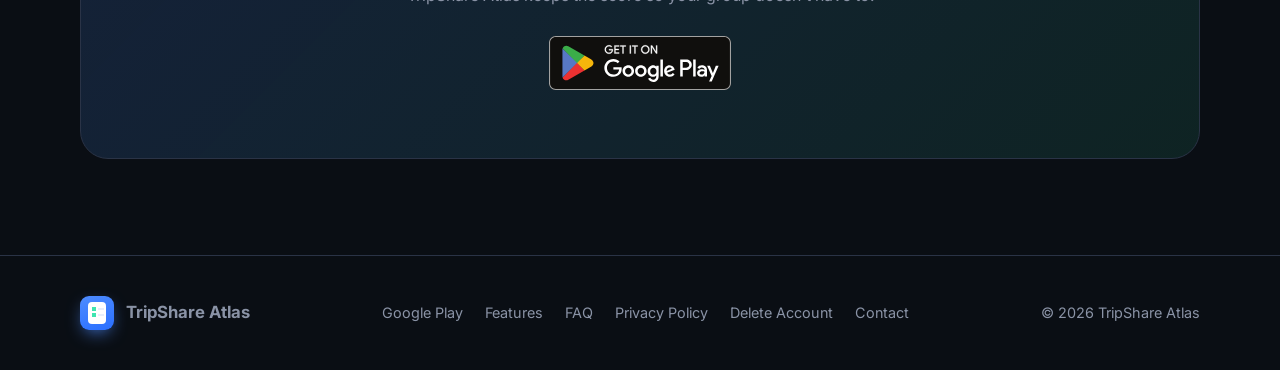
==== commit d4a9ed64: "Replace Google Play badge image source" ====
--- a/index.html
+++ b/index.html
@@ -38,8 +38,7 @@
         <p class="lead">TripShare Atlas takes the awkward math out of shared spending — so your group always knows exactly who owes whom.</p>
         <div class="hero-cta">
           <a class="badge-link" href="https://play.google.com/store/apps/details?id=com.tripshare.atlas" target="_blank" rel="noopener" aria-label="Get TripShare Atlas on Google Play">
-            <img class="play-badge" alt="Get it on Google Play"
-                 src="https://play.google.com/intl/en_us/badges/static/images/badges/en_us_badge_web_generic.png" />
+            <img class="play-badge" alt="Get it on Google Play" src="google-play-badge.svg" />
           </a>
           <a href="#features" class="btn btn-ghost">Explore features</a>
         </div>
@@ -195,8 +194,7 @@
         <h2>Stop chasing people for money</h2>
         <p>TripShare Atlas keeps the score so your group doesn't have to.</p>
         <a class="badge-link" href="https://play.google.com/store/apps/details?id=com.tripshare.atlas" target="_blank" rel="noopener" aria-label="Get TripShare Atlas on Google Play">
-          <img class="play-badge" alt="Get it on Google Play"
-               src="https://play.google.com/intl/en_us/badges/static/images/badges/en_us_badge_web_generic.png" />
+          <img class="play-badge" alt="Get it on Google Play" src="google-play-badge.svg" />
         </a>
       </div>
     </div>
--- a/style.css
+++ b/style.css
@@ -122,6 +122,11 @@
 .btn[disabled], .btn.is-soon { opacity: .65; cursor: not-allowed; }
 .btn[disabled]:hover { transform: none; box-shadow: 0 14px 34px -12px var(--primary); }
 
+/* Official Google Play badge (local SVG, 180×53 natural) */
+.badge-link { display: inline-flex; align-items: center; transition: transform .15s ease; }
+.badge-link:hover { transform: translateY(-2px); }
+.play-badge { height: 54px; width: auto; display: block; }
+
 /* ---- hero ---- */
 .hero { padding-top: 56px; }
 .hero .wrap { display: grid; grid-template-columns: 1.05fr .95fr; gap: 56px; align-items: center; }
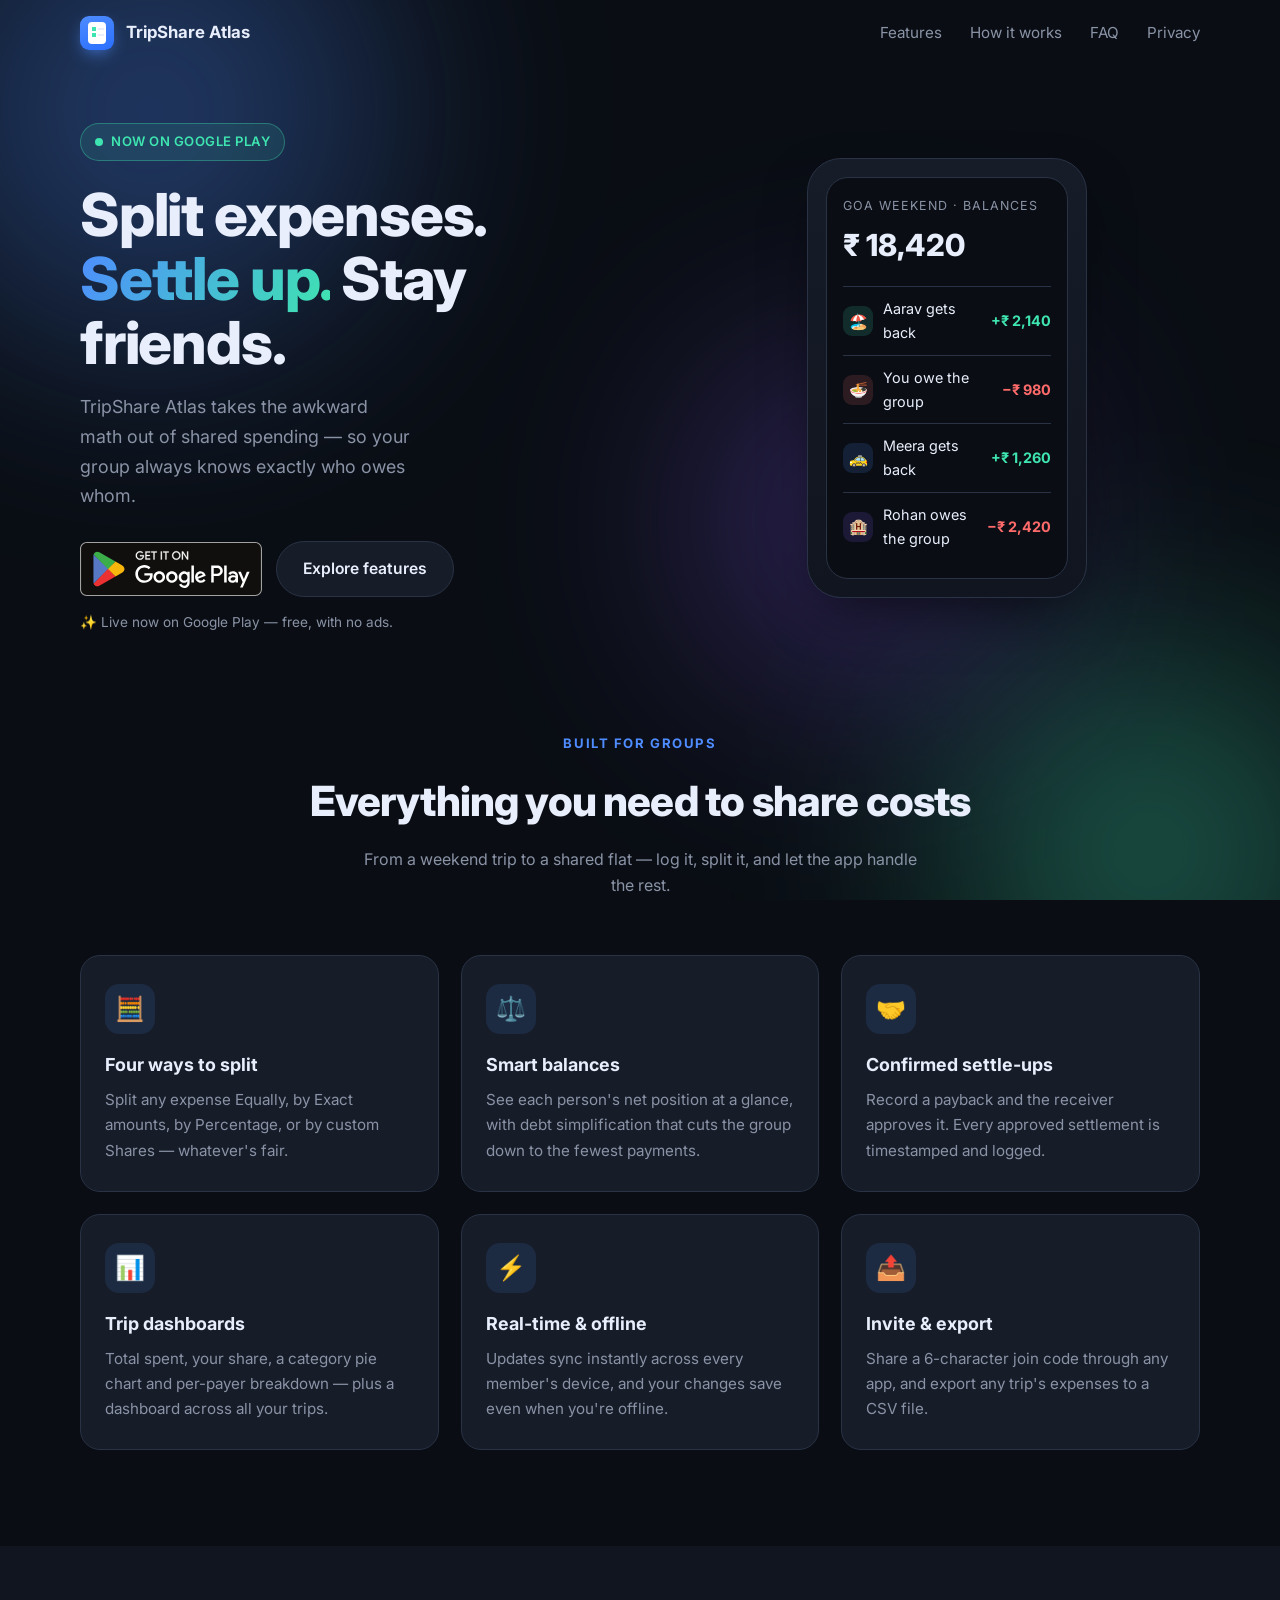
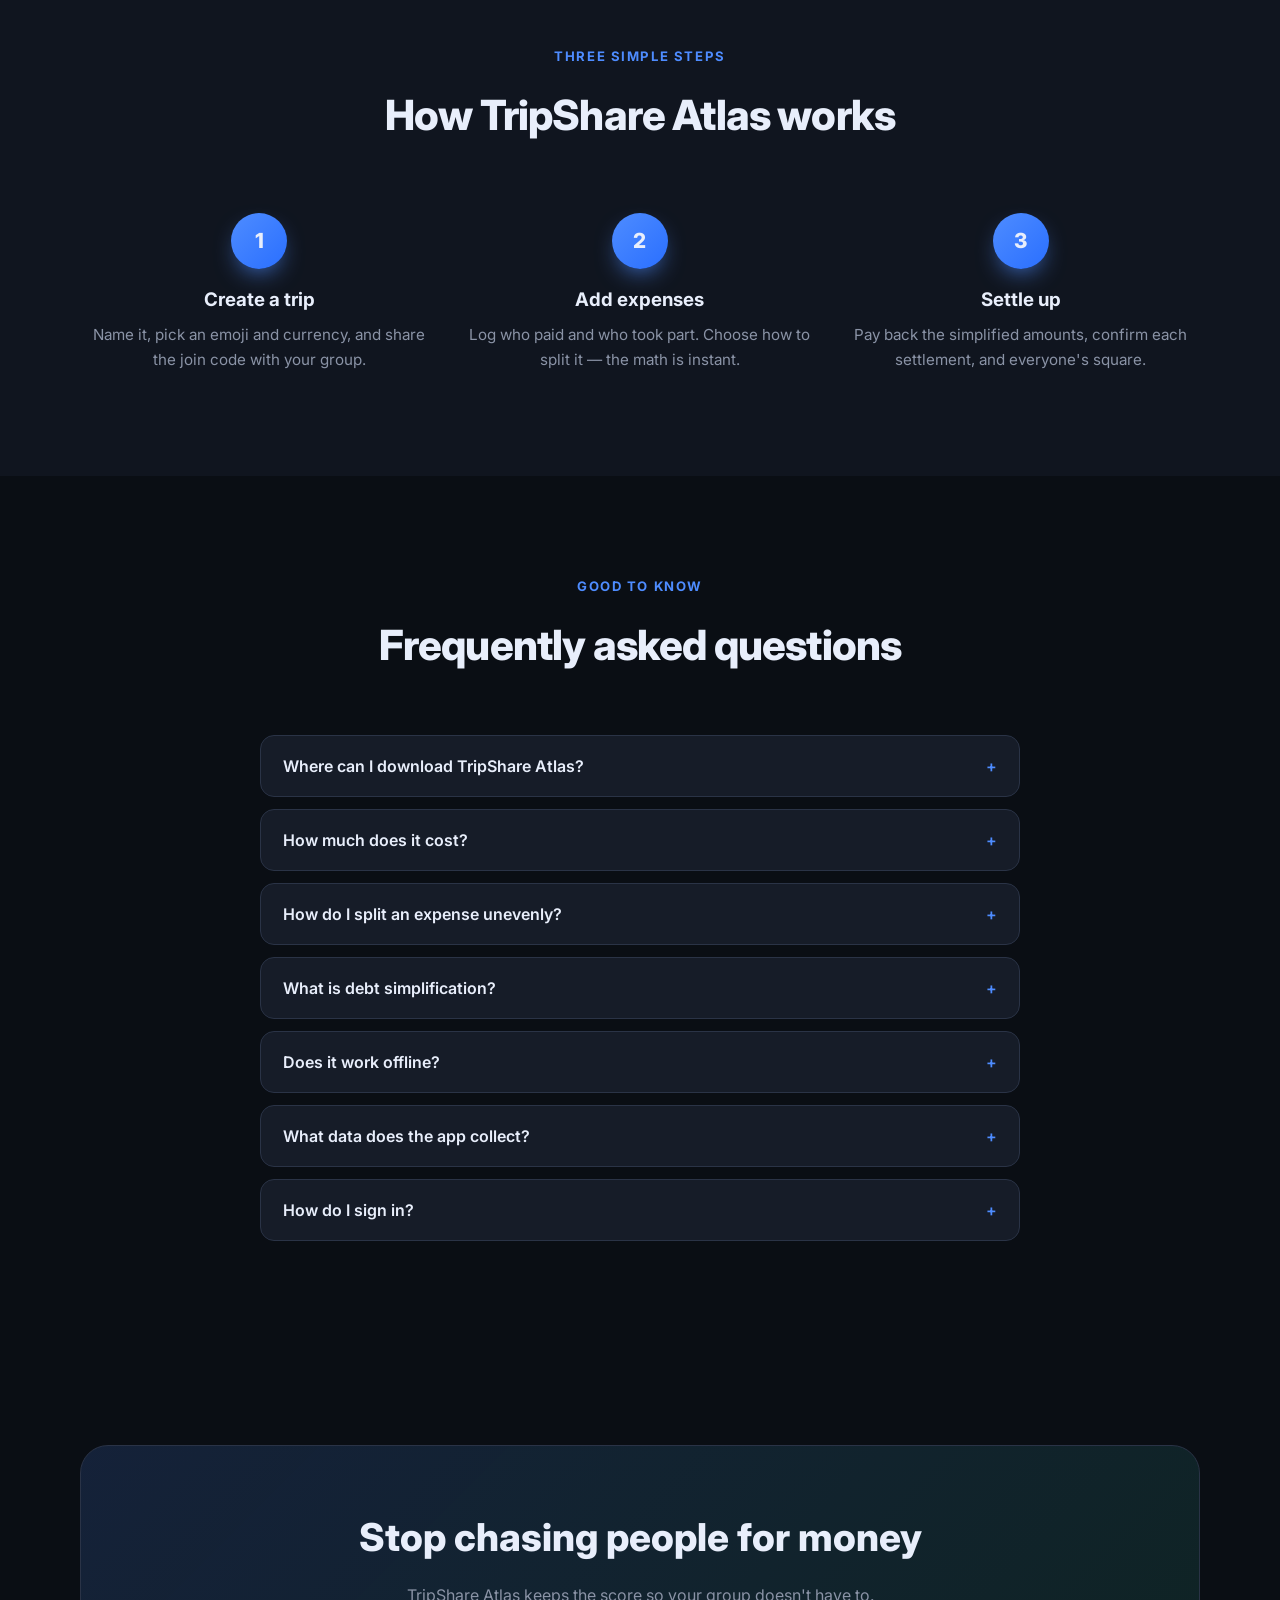
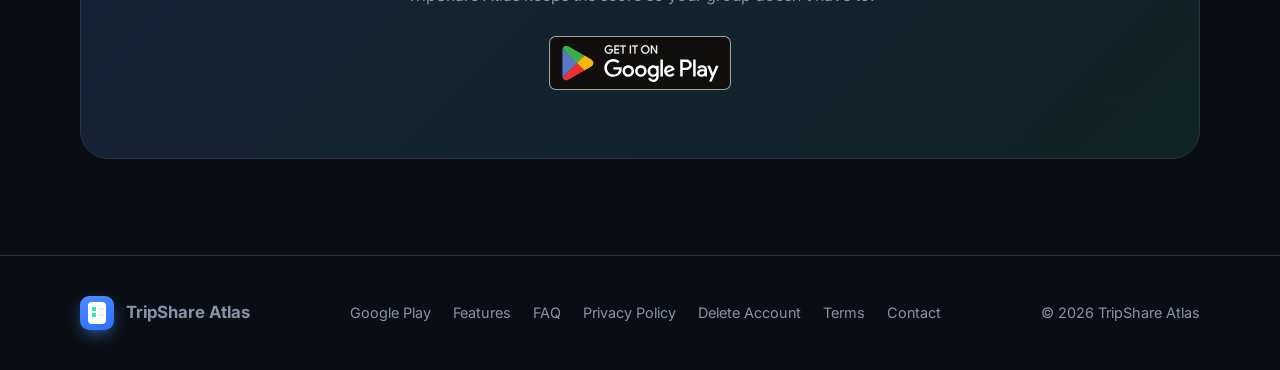
==== commit 1e6d89af: "Add Terms of Service page and footer links" ====
--- a/index.html
+++ b/index.html
@@ -210,6 +210,7 @@
         <a href="#faq">FAQ</a>
         <a href="privacy.html">Privacy Policy</a>
         <a href="delete-account.html">Delete Account</a>
+        <a href="terms.html">Terms</a>
         <a href="mailto:divyanshuprakash780@gmail.com">Contact</a>
       </div>
       <div>© 2026 TripShare Atlas</div>
